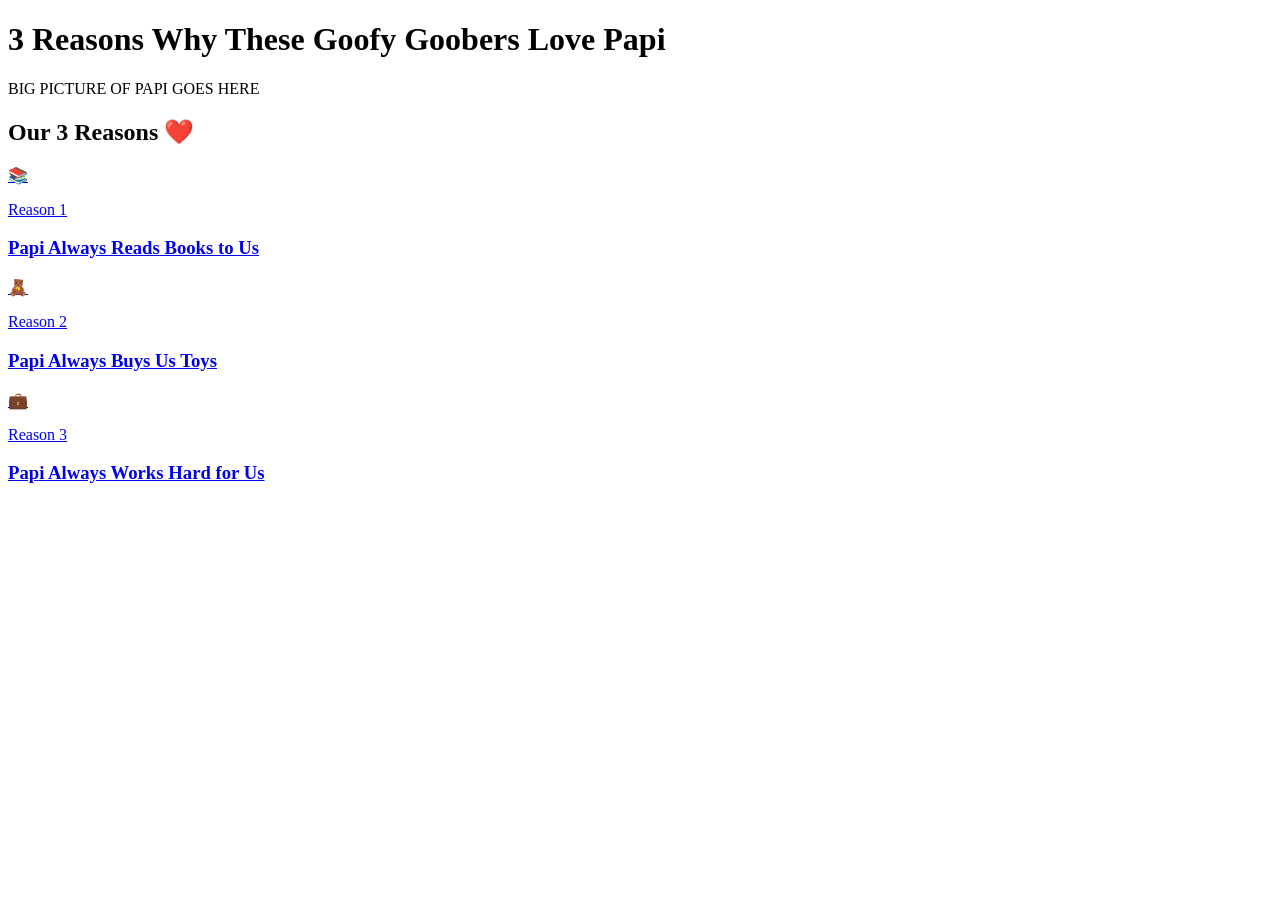
==== index.html @ 4dc4eb08 "Create index.html" ====
<!DOCTYPE html>
<html lang="en">
<head>
    <meta charset="UTF-8">
    <meta name="viewport" content="width=device-width, initial-scale=1.0">
    <title>3 Reasons Why These Goofy Goobers Love Papi</title>
    <link rel="stylesheet" href="style.css">
</head>

<body>

    <main class="home-page">

        <h1>3 Reasons Why These Goofy Goobers Love Papi</h1>

        <!-- BIG IMAGE PLACEHOLDER -->
        <div class="image-placeholder">
            <p>BIG PICTURE OF PAPI GOES HERE</p>
        </div>

        <h2>Our 3 Reasons ❤️</h2>

        <div class="reasons">

            <a href="reason1.html" class="reason-card">
                <span>📚</span>
                <p class="reason-number">Reason 1</p>
                <h3>Papi Always Reads Books to Us</h3>
            </a>

            <a href="reason2.html" class="reason-card">
                <span>🧸</span>
                <p class="reason-number">Reason 2</p>
                <h3>Papi Always Buys Us Toys</h3>
            </a>

            <a href="reason3.html" class="reason-card">
                <span>💼</span>
                <p class="reason-number">Reason 3</p>
                <h3>Papi Always Works Hard for Us</h3>
            </a>

        </div>

    </main>

</body>
</html>
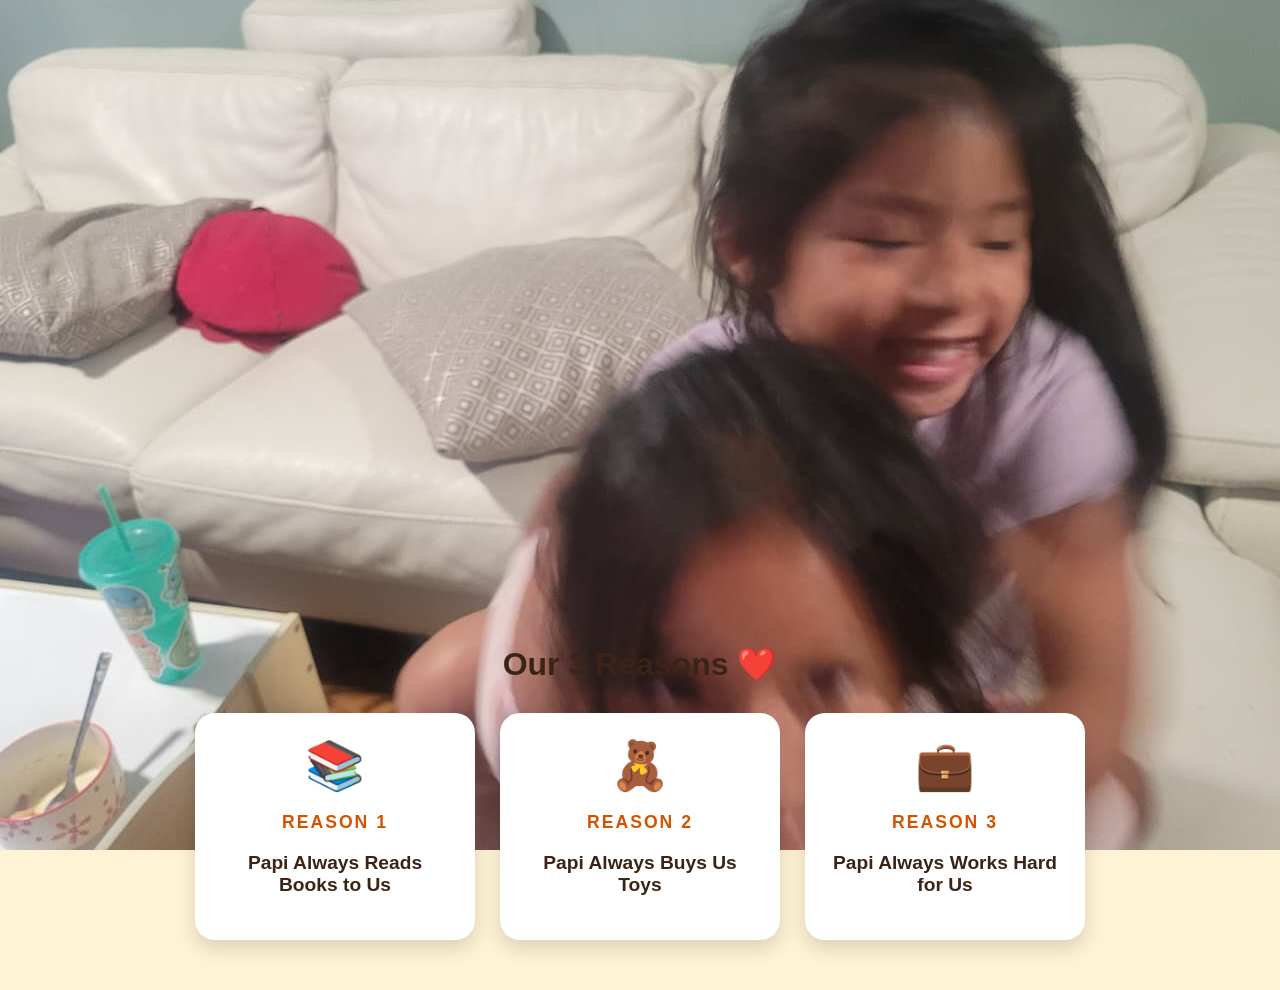
==== commit 98c5e3fc: "Update index.html" ====
--- a/index.html
+++ b/index.html
@@ -13,9 +13,9 @@
 
         <h1>3 Reasons Why These Goofy Goobers Love Papi</h1>
 
-        <!-- BIG IMAGE PLACEHOLDER -->
+        <!-- BIG IMAGE -->
         <div class="image-placeholder">
-            <p>BIG PICTURE OF PAPI GOES HERE</p>
+            <img src="GoofyGoobers.jpeg" alt="Papi and the Goofy Goobers">
         </div>
 
         <h2>Our 3 Reasons ❤️</h2>
--- a/style.css
+++ b/style.css
@@ -0,0 +1,165 @@
+* {
+    box-sizing: border-box;
+}
+
+body {
+    margin: 0;
+    font-family: Arial, Helvetica, sans-serif;
+    background: #fff3d6;
+    color: #3b2416;
+}
+
+main {
+    min-height: 100vh;
+    padding: 50px 20px;
+    text-align: center;
+}
+
+
+/* HOME PAGE */
+
+.home-page h1 {
+    font-size: 3rem;
+    max-width: 900px;
+    margin: 0 auto 40px;
+    color: #d35400;
+}
+
+.home-page h2 {
+    margin-top: 45px;
+    font-size: 2rem;
+}
+
+
+/* IMAGE PLACEHOLDER */
+
+.image-placeholder {
+    width: 80%;
+    max-width: 900px;
+    height: 400px;
+    margin: 0 auto;
+
+    background: #e8d5b5;
+    border: 5px dashed #a67c52;
+    border-radius: 25px;
+
+    display: flex;
+    align-items: center;
+    justify-content: center;
+
+    color: #76583c;
+    font-size: 1.3rem;
+    font-weight: bold;
+}
+
+
+/* REASON CARDS */
+
+.reasons {
+    display: flex;
+    justify-content: center;
+    gap: 25px;
+    flex-wrap: wrap;
+    margin-top: 30px;
+}
+
+.reason-card {
+    width: 280px;
+    min-height: 210px;
+
+    padding: 25px;
+    border-radius: 20px;
+
+    background: white;
+    color: #3b2416;
+
+    text-decoration: none;
+
+    box-shadow: 0 8px 20px rgba(0, 0, 0, 0.15);
+
+    transition: transform 0.2s, box-shadow 0.2s;
+}
+
+.reason-card:hover {
+    transform: translateY(-8px);
+    box-shadow: 0 15px 25px rgba(0, 0, 0, 0.2);
+}
+
+.reason-card span {
+    font-size: 3rem;
+}
+
+.reason-card h3 {
+    font-size: 1.2rem;
+}
+
+.reason-number {
+    font-size: 1.1rem;
+    font-weight: bold;
+    color: #d35400;
+    text-transform: uppercase;
+    letter-spacing: 2px;
+}
+
+
+/* REASON PAGES */
+
+.reason-page h1 {
+    font-size: 2.7rem;
+    color: #d35400;
+    max-width: 900px;
+    margin: 0 auto 40px;
+}
+
+.message {
+    max-width: 700px;
+    margin: 40px auto;
+    font-size: 1.3rem;
+    line-height: 1.7;
+}
+
+
+/* BACK BUTTON */
+
+.back-button {
+    display: inline-block;
+    padding: 14px 25px;
+
+    background: #d35400;
+    color: white;
+
+    text-decoration: none;
+    font-weight: bold;
+
+    border-radius: 30px;
+
+    transition: background 0.2s, transform 0.2s;
+}
+
+.back-button:hover {
+    background: #a63f00;
+    transform: scale(1.05);
+}
+
+
+/* PHONE */
+
+@media (max-width: 600px) {
+
+    .home-page h1 {
+        font-size: 2.1rem;
+    }
+
+    .reason-page h1 {
+        font-size: 2rem;
+    }
+
+    .image-placeholder {
+        width: 95%;
+        height: 250px;
+    }
+
+    .reason-card {
+        width: 95%;
+    }
+}
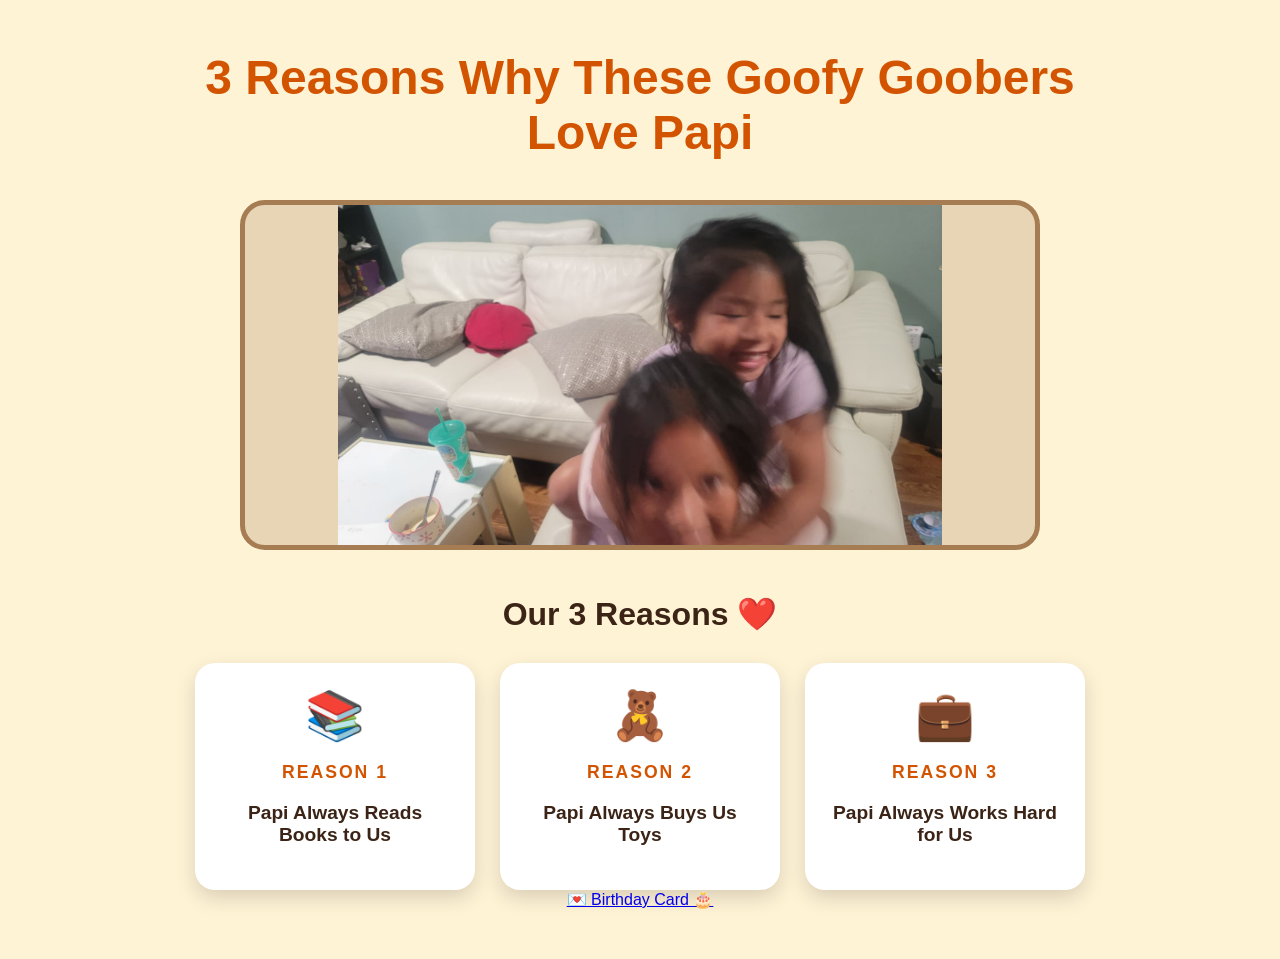
==== commit 91a407a0: "Update index.html" ====
--- a/index.html
+++ b/index.html
@@ -42,6 +42,9 @@
 
         </div>
 
+        <!-- BIRTHDAY CARD LINK -->
+        <a href="birthday.html" class="birthday-link">💌 Birthday Card 🎂</a>
+
     </main>
 
 </body>
--- a/style.css
+++ b/style.css
@@ -31,25 +31,30 @@
 }
 
 
-/* IMAGE PLACEHOLDER */
+/* PAPI IMAGE */
 
 .image-placeholder {
     width: 80%;
-    max-width: 900px;
-    height: 400px;
+    max-width: 800px;
+    height: 350px;
     margin: 0 auto;
 
     background: #e8d5b5;
-    border: 5px dashed #a67c52;
+    border: 5px solid #a67c52;
     border-radius: 25px;
 
     display: flex;
     align-items: center;
     justify-content: center;
 
-    color: #76583c;
-    font-size: 1.3rem;
-    font-weight: bold;
+    overflow: hidden;
+}
+
+.image-placeholder img {
+    width: 100%;
+    height: 100%;
+    object-fit: contain;
+    display: block;
 }
 
 
@@ -146,12 +151,18 @@
 
 @media (max-width: 600px) {
 
+    main {
+        padding: 30px 15px;
+    }
+
     .home-page h1 {
         font-size: 2.1rem;
+        margin-bottom: 30px;
     }
 
-    .reason-page h1 {
-        font-size: 2rem;
+    .home-page h2 {
+        margin-top: 35px;
+        font-size: 1.7rem;
     }
 
     .image-placeholder {
@@ -163,3 +174,5 @@
         width: 95%;
     }
 }
+
+/* BIRTHDAY PAGE */ .birthday-page { min-height: 100vh; padding: 50px 20px; display: flex; justify-content: center; align-items: center; } .birthday-card { width: 90%; max-width: 800px; padding: 45px; background: white; border: 6px solid #d35400; border-radius: 30px; box-shadow: 0 15px 35px rgba(0, 0, 0, 0.2); } .confetti { font-size: 2rem; margin-bottom: 20px; } .birthday-label { color: #d35400; font-weight: bold; letter-spacing: 3px; font-size: 1rem; } .birthday-card h1 { font-size: 3.2rem; color: #d35400; margin: 15px auto; } .cake { font-size: 5rem; margin: 15px 0 25px; } .birthday-message { max-width: 650px; margin: 0 auto; font-size: 1.25rem; line-height: 1.8; color: #3b2416; } .birthday-message p { margin-bottom: 25px; } .signature { font-weight: bold; font-size: 1.3rem; margin-top: 35px; } .birthday-decoration { font-size: 1.8rem; margin: 30px 0; } @media (max-width: 600px) { .birthday-page { padding: 25px 15px; } .birthday-card { width: 100%; padding: 30px 20px; } .birthday-card h1 { font-size: 2.3rem; } .birthday-message { font-size: 1.1rem; } }
